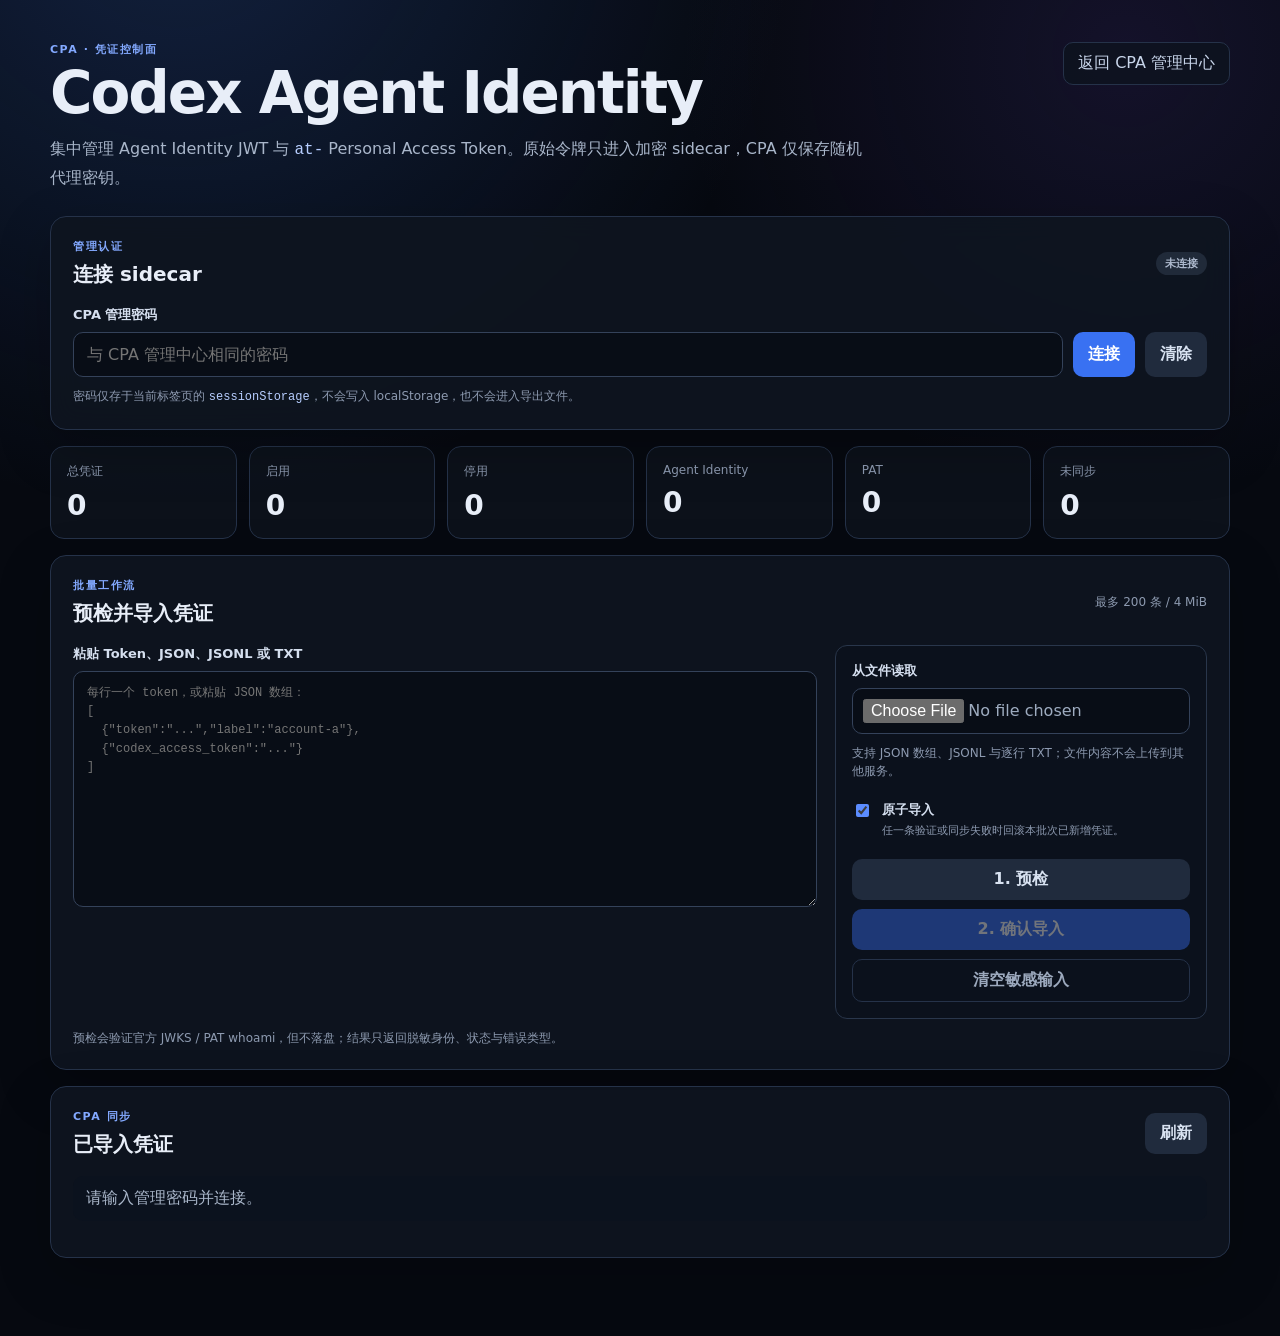
==== internal/server/ui/index.html @ a28415e8 "feat: add CPA Codex Agent Identity plugin" ====
<!doctype html>
<html lang="zh-CN">
<head>
  <meta charset="utf-8">
  <meta name="viewport" content="width=device-width, initial-scale=1">
  <title>Codex Agent Identity</title>
  <link rel="icon" href="data:,">
  <link rel="stylesheet" href="./style.css">
</head>
<body>
  <main class="shell">
    <header class="hero">
      <div>
        <p class="eyebrow">CPA · 凭证控制面</p>
        <h1>Codex Agent Identity</h1>
        <p class="lead">集中管理 Agent Identity JWT 与 <code>at-</code> Personal Access Token。原始令牌只进入加密 sidecar，CPA 仅保存随机代理密钥。</p>
      </div>
      <a class="back-link" href="/management.html">返回 CPA 管理中心</a>
    </header>

    <section class="card connection-card">
      <div class="section-title">
        <div>
          <p class="section-kicker">管理认证</p>
          <h2>连接 sidecar</h2>
        </div>
        <span id="connection-pill" class="pill neutral">未连接</span>
      </div>
      <label for="management-key">CPA 管理密码</label>
      <form id="connection-form" class="row connection-row">
        <input type="text" name="username" autocomplete="username" value="cpa-management" hidden>
        <input id="management-key" type="password" autocomplete="current-password" placeholder="与 CPA 管理中心相同的密码">
        <button id="connect" type="submit">连接</button>
        <button id="forget" type="button" class="secondary">清除</button>
      </form>
      <p class="hint">密码仅存于当前标签页的 <code>sessionStorage</code>，不会写入 localStorage，也不会进入导出文件。</p>
    </section>

    <section class="summary-grid" aria-label="凭证摘要">
      <article class="summary-card"><span>总凭证</span><strong id="summary-total">0</strong></article>
      <article class="summary-card"><span>启用</span><strong id="summary-active">0</strong></article>
      <article class="summary-card"><span>停用</span><strong id="summary-disabled">0</strong></article>
      <article class="summary-card"><span>Agent Identity</span><strong id="summary-agent">0</strong></article>
      <article class="summary-card"><span>PAT</span><strong id="summary-pat">0</strong></article>
      <article class="summary-card"><span>未同步</span><strong id="summary-unsynced">0</strong></article>
    </section>

    <section class="card import-card">
      <div class="section-title">
        <div>
          <p class="section-kicker">批量工作流</p>
          <h2>预检并导入凭证</h2>
        </div>
        <span class="limit-note">最多 200 条 / 4 MiB</span>
      </div>
      <div class="import-layout">
        <div>
          <label for="batch-input">粘贴 Token、JSON、JSONL 或 TXT</label>
          <textarea id="batch-input" rows="10" spellcheck="false" autocomplete="off" placeholder="每行一个 token，或粘贴 JSON 数组：&#10;[&#10;  {&quot;token&quot;:&quot;...&quot;,&quot;label&quot;:&quot;account-a&quot;},&#10;  {&quot;codex_access_token&quot;:&quot;...&quot;}&#10;]"></textarea>
        </div>
        <div class="file-panel">
          <label for="batch-file">从文件读取</label>
          <input id="batch-file" type="file" accept=".txt,.json,.jsonl,text/plain,application/json">
          <p id="file-meta" class="hint">支持 JSON 数组、JSONL 与逐行 TXT；文件内容不会上传到其他服务。</p>
          <label class="check-row" for="atomic-mode">
            <input id="atomic-mode" type="checkbox" checked>
            <span><strong>原子导入</strong><small>任一条验证或同步失败时回滚本批次已新增凭证。</small></span>
          </label>
          <div class="stack-actions">
            <button id="preview-batch" type="button" class="secondary">1. 预检</button>
            <button id="import-batch" type="button" disabled>2. 确认导入</button>
            <button id="clear-batch" type="button" class="ghost">清空敏感输入</button>
          </div>
        </div>
      </div>
      <p class="hint">预检会验证官方 JWKS / PAT whoami，但不落盘；结果只返回脱敏身份、状态与错误类型。</p>
    </section>

    <section id="result-card" class="card hidden">
      <div class="section-title">
        <div>
          <p class="section-kicker">脱敏报告</p>
          <h2>批量处理结果</h2>
        </div>
        <div class="compact-actions">
          <button id="export-json" type="button" class="secondary">导出 JSON</button>
          <button id="export-csv" type="button" class="secondary">导出 CSV</button>
        </div>
      </div>
      <div id="result-summary" class="result-summary"></div>
      <div class="table-wrap">
        <table>
          <thead><tr><th>#</th><th>标签 / ID</th><th>类型</th><th>账号</th><th>状态</th><th>说明</th></tr></thead>
          <tbody id="result-body"></tbody>
        </table>
      </div>
    </section>

    <section class="card">
      <div class="section-title">
        <div>
          <p class="section-kicker">CPA 同步</p>
          <h2>已导入凭证</h2>
        </div>
        <button id="refresh" type="button" class="secondary">刷新</button>
      </div>
      <div id="status" class="status" role="status" aria-live="polite">请输入管理密码并连接。</div>
      <div id="identities" class="identities"></div>
    </section>
  </main>
  <script src="./app.js" defer></script>
</body>
</html>
---- internal/server/ui/style.css ----
:root {
  color-scheme: dark;
  font-family: Inter, ui-sans-serif, system-ui, -apple-system, BlinkMacSystemFont, "Segoe UI", sans-serif;
  background: #060910;
  color: #e8eef8;
  --surface: rgba(15, 21, 32, .92);
  --surface-2: #101826;
  --border: #253249;
  --muted: #8d9ab0;
  --blue: #5b8cff;
  --blue-strong: #3971f2;
  --green: #72dfa0;
  --amber: #f6c866;
  --red: #ff8e9c;
}

* { box-sizing: border-box; }

body {
  margin: 0;
  min-height: 100vh;
  background:
    radial-gradient(circle at 14% -8%, rgba(48, 95, 184, .28), transparent 34%),
    radial-gradient(circle at 88% 4%, rgba(76, 54, 147, .20), transparent 26%),
    #060910;
}

button, input, textarea { font: inherit; }

.shell {
  width: min(1180px, calc(100% - 32px));
  margin: 0 auto;
  padding: 42px 0 64px;
}

.hero {
  display: flex;
  align-items: flex-start;
  justify-content: space-between;
  gap: 24px;
  margin-bottom: 24px;
}

.eyebrow, .section-kicker {
  margin: 0 0 7px;
  color: #83a9ff;
  text-transform: uppercase;
  letter-spacing: .14em;
  font-size: 11px;
  font-weight: 800;
}

h1 {
  margin: 0 0 12px;
  font-size: clamp(34px, 5vw, 58px);
  line-height: 1.02;
  letter-spacing: -.035em;
}

h2 { margin: 0; font-size: 20px; }

.lead {
  max-width: 820px;
  margin: 0;
  color: #a9b6ca;
  line-height: 1.75;
}

code {
  color: #b7ceff;
  font-family: ui-monospace, SFMono-Regular, Menlo, Consolas, monospace;
}

.back-link {
  flex: 0 0 auto;
  border: 1px solid var(--border);
  border-radius: 10px;
  color: #c8d5ea;
  text-decoration: none;
  padding: 10px 14px;
  background: rgba(13, 19, 29, .76);
}

html[data-embed=cpamc] .back-link { display: none; }

.card {
  margin: 16px 0;
  padding: 22px;
  border: 1px solid var(--border);
  border-radius: 16px;
  background: var(--surface);
  box-shadow: 0 18px 54px rgba(0, 0, 0, .22);
  backdrop-filter: blur(14px);
}

.section-title {
  display: flex;
  align-items: center;
  justify-content: space-between;
  gap: 16px;
  margin-bottom: 18px;
}

label {
  display: block;
  margin-bottom: 8px;
  color: #d5dfef;
  font-size: 13px;
  font-weight: 700;
}

input[type="password"], input[type="file"], textarea {
  width: 100%;
  border: 1px solid #34425a;
  border-radius: 10px;
  background: #080d16;
  color: #f1f5fb;
  outline: none;
}

input[type="password"], textarea { padding: 12px 13px; }
input[type="file"] { padding: 10px; color: #9eacc0; }

input:focus, textarea:focus {
  border-color: var(--blue);
  box-shadow: 0 0 0 3px rgba(91, 140, 255, .15);
}

textarea {
  min-height: 236px;
  resize: vertical;
  font: 12px/1.55 ui-monospace, SFMono-Regular, Menlo, Consolas, monospace;
}

.row { display: grid; gap: 10px; }
.connection-row { grid-template-columns: 1fr auto auto; }

button {
  border: 0;
  border-radius: 10px;
  padding: 10px 15px;
  background: var(--blue-strong);
  color: white;
  font-weight: 750;
  cursor: pointer;
  transition: transform .15s ease, background .15s ease, opacity .15s ease;
}

button:hover:not(:disabled) { transform: translateY(-1px); background: var(--blue); }
button:disabled { opacity: .42; cursor: not-allowed; }
button.secondary { background: #202b3d; color: #d8e2f1; }
button.secondary:hover:not(:disabled) { background: #2b3950; }
button.ghost { background: transparent; color: #9ca9bd; border: 1px solid var(--border); }
button.danger { background: #71313a; }
button.danger:hover:not(:disabled) { background: #91404c; }

.hint, .limit-note {
  color: var(--muted);
  font-size: 12px;
  line-height: 1.55;
}

.hint { margin: 10px 0 0; }
.limit-note { white-space: nowrap; }

.pill, .badge, .result-status {
  display: inline-flex;
  align-items: center;
  border-radius: 999px;
  padding: 4px 9px;
  font-size: 11px;
  font-weight: 800;
}

.pill.neutral, .badge.neutral { background: #202a39; color: #aebace; }
.pill.ok, .badge.ok, .result-status.imported, .result-status.ready { background: #143622; color: var(--green); }
.pill.error, .badge.error, .result-status.invalid, .result-status.failed, .result-status.rollback_failed { background: #402028; color: var(--red); }
.badge.warn, .result-status.duplicate, .result-status.upstream_unavailable, .result-status.aborted, .result-status.rolled_back { background: #40351d; color: var(--amber); }

.summary-grid {
  display: grid;
  grid-template-columns: repeat(6, minmax(0, 1fr));
  gap: 12px;
  margin: 16px 0;
}

.summary-card {
  min-height: 92px;
  padding: 16px;
  border: 1px solid var(--border);
  border-radius: 14px;
  background: rgba(13, 19, 29, .86);
}

.summary-card span { display: block; color: var(--muted); font-size: 12px; }
.summary-card strong { display: block; margin-top: 9px; font-size: 28px; letter-spacing: -.03em; }

.import-layout {
  display: grid;
  grid-template-columns: minmax(0, 1.6fr) minmax(280px, .8fr);
  gap: 18px;
}

.file-panel {
  padding: 16px;
  border: 1px solid #29364b;
  border-radius: 12px;
  background: #0b111c;
}

.check-row {
  display: flex;
  align-items: flex-start;
  gap: 10px;
  margin: 20px 0;
  cursor: pointer;
}

.check-row input { margin-top: 3px; accent-color: var(--blue); }
.check-row span { display: grid; gap: 4px; }
.check-row small { color: var(--muted); font-weight: 500; line-height: 1.45; }

.stack-actions { display: grid; gap: 9px; }
.compact-actions { display: flex; flex-wrap: wrap; gap: 8px; }

.status {
  margin: 4px 0 14px;
  padding: 12px 13px;
  border-radius: 10px;
  background: #0b121e;
  color: #aab7ca;
}

.status.ok { color: var(--green); background: #10251a; }
.status.error { color: var(--red); background: #2b151a; }

.identities { display: grid; gap: 11px; }

.identity {
  display: grid;
  grid-template-columns: minmax(0, 1fr) auto;
  gap: 16px;
  align-items: center;
  padding: 15px;
  border: 1px solid #29364b;
  border-radius: 12px;
  background: #0b111b;
}

.identity-title { display: flex; align-items: center; flex-wrap: wrap; gap: 8px; }
.identity-title strong { font: 700 13px ui-monospace, SFMono-Regular, Menlo, Consolas, monospace; }
.identity-meta { display: flex; flex-wrap: wrap; gap: 7px 14px; margin-top: 8px; color: var(--muted); font-size: 12px; }
.identity-actions { display: flex; flex-wrap: wrap; justify-content: flex-end; gap: 8px; }
.identity-actions button { padding: 8px 11px; font-size: 12px; }

.result-summary { display: flex; flex-wrap: wrap; gap: 8px; margin-bottom: 14px; }
.result-summary span { border: 1px solid var(--border); border-radius: 999px; padding: 6px 10px; background: #0d1420; color: #b6c2d4; font-size: 12px; }

.table-wrap { overflow-x: auto; border: 1px solid var(--border); border-radius: 12px; }
table { width: 100%; border-collapse: collapse; min-width: 820px; background: #0a1019; }
th, td { padding: 11px 12px; border-bottom: 1px solid #202c3e; text-align: left; vertical-align: top; font-size: 12px; }
th { color: #9caabd; background: #101826; font-weight: 800; }
tbody tr:last-child td { border-bottom: 0; }
.result-id { display: grid; gap: 3px; }
.result-id code { font-size: 11px; }

.empty {
  padding: 28px 16px;
  border: 1px dashed #2d3a4e;
  border-radius: 12px;
  color: var(--muted);
  text-align: center;
}

.hidden { display: none; }

@media (max-width: 960px) {
  .summary-grid { grid-template-columns: repeat(3, minmax(0, 1fr)); }
  .import-layout { grid-template-columns: 1fr; }
}

@media (max-width: 680px) {
  .shell { width: min(100% - 20px, 1180px); padding-top: 24px; }
  .hero { display: grid; }
  .back-link { justify-self: start; }
  .connection-row { grid-template-columns: 1fr 1fr; }
  .connection-row input { grid-column: 1 / -1; }
  .summary-grid { grid-template-columns: repeat(2, minmax(0, 1fr)); }
  .identity { grid-template-columns: 1fr; }
  .identity-actions { justify-content: flex-start; }
  .section-title { align-items: flex-start; }
}
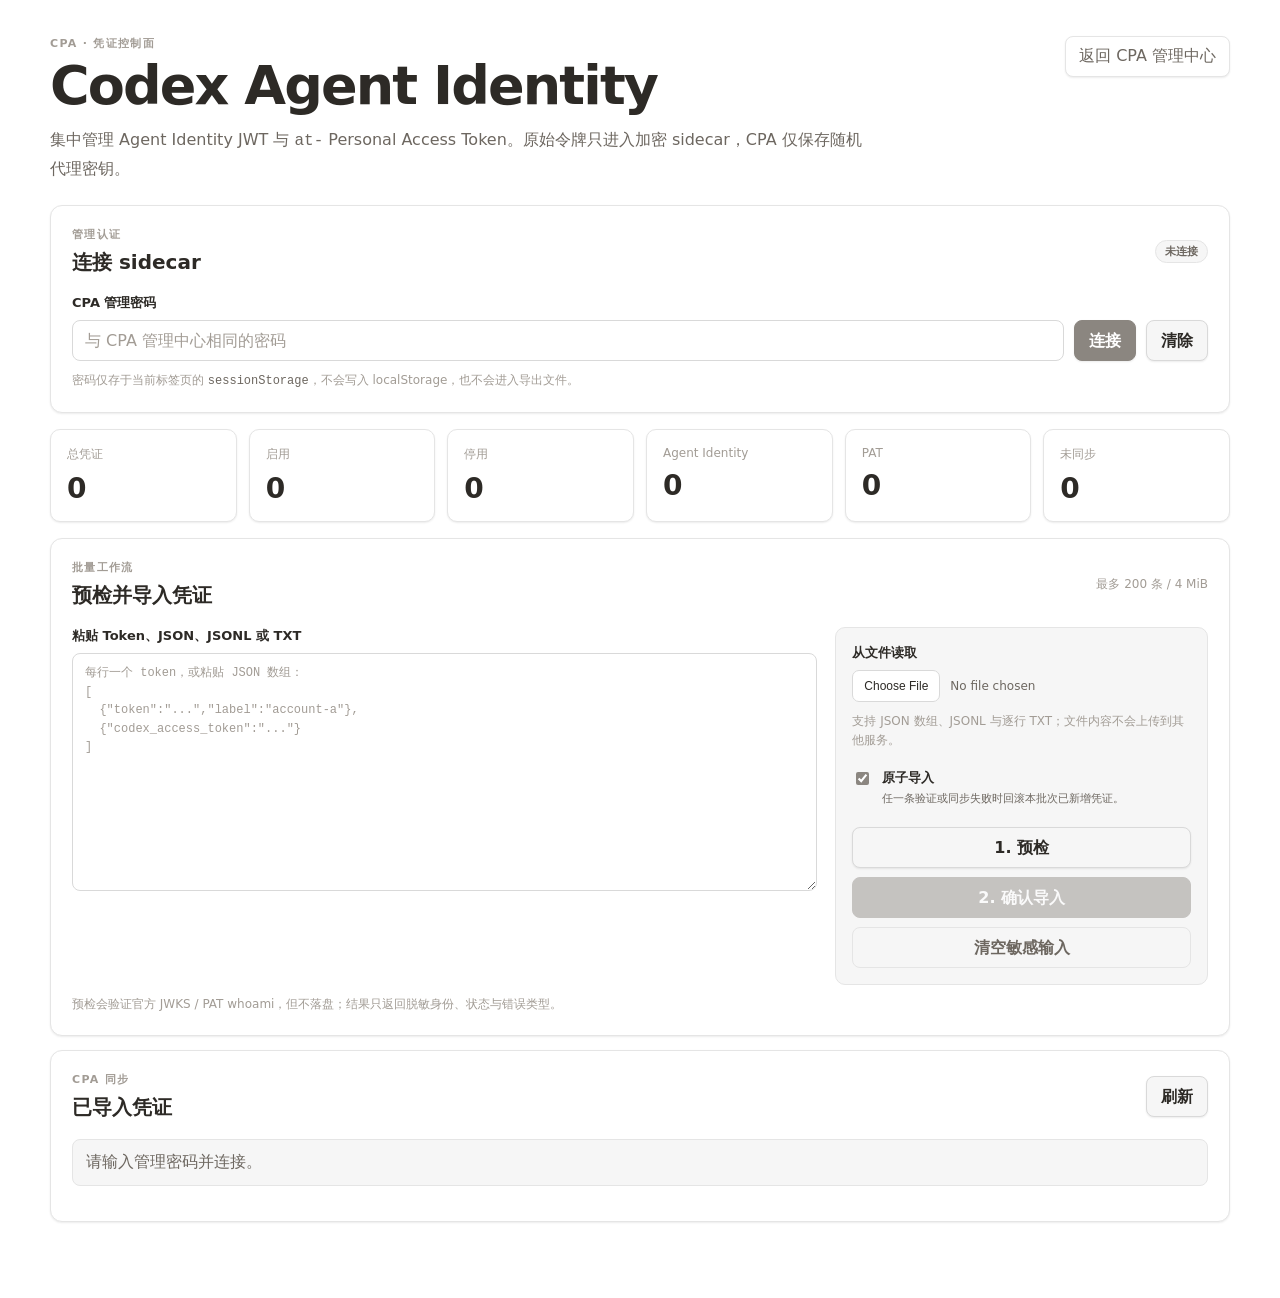
==== commit 83611910: "feat: align Agent Identity with CPA themes" ====
--- a/internal/server/ui/index.html
+++ b/internal/server/ui/index.html
@@ -5,6 +5,7 @@
   <meta name="viewport" content="width=device-width, initial-scale=1">
   <title>Codex Agent Identity</title>
   <link rel="icon" href="data:,">
+  <script src="./theme.js"></script>
   <link rel="stylesheet" href="./style.css">
 </head>
 <body>
--- a/internal/server/ui/style.css
+++ b/internal/server/ui/style.css
@@ -1,28 +1,125 @@
 :root {
+  color-scheme: light;
+  font-family: Inter, ui-sans-serif, system-ui, -apple-system, BlinkMacSystemFont, "Segoe UI", sans-serif;
+  background: #fff;
+  color: #2d2a26;
+  --bg-secondary: #fff;
+  --bg-primary: #fff;
+  --bg-tertiary: #f6f6f6;
+  --bg-hover: var(--bg-tertiary);
+  --bg-quinary: #fff;
+  --floating-surface: #fff;
+  --floating-shadow: 0 12px 26px #0000001f;
+  --text-primary: #2d2a26;
+  --text-secondary: #6d6760;
+  --text-tertiary: #a29c95;
+  --text-quaternary: #c0bab3;
+  --text-muted: var(--text-tertiary);
+  --border-color: #e5e5e5;
+  --border-secondary: var(--border-color);
+  --border-primary: #d9d9d9;
+  --border-hover: #ccc;
+  --primary-color: #8b8680;
+  --primary-hover: #7f7a74;
+  --primary-active: #726d67;
+  --primary-contrast: #fff;
+  --success-color: #10b981;
+  --quota-medium-color: #e0aa14;
+  --warning-color: #c65746;
+  --error-color: #c65746;
+  --danger-color: var(--error-color);
+  --info-color: var(--primary-color);
+  --warning-bg: #c657461f;
+  --warning-border: #c6574659;
+  --warning-text: var(--warning-color);
+  --success-badge-bg: #d1fae5;
+  --success-badge-text: #065f46;
+  --success-badge-border: #6ee7b7;
+  --failure-badge-bg: #c6574624;
+  --failure-badge-text: #8a3a30;
+  --failure-badge-border: #c6574659;
+  --count-badge-bg: #8b86802e;
+  --count-badge-text: var(--primary-active);
+  --shadow: 0 1px 2px 0 #00000014;
+  --shadow-lg: 0 10px 18px -3px #0000001a;
+  --primary-8: color-mix(in srgb, var(--primary-color) 8%, transparent);
+  --primary-10: color-mix(in srgb, var(--primary-color) 10%, transparent);
+  --primary-30: color-mix(in srgb, var(--primary-color) 30%, transparent);
+  --amber-color: #d97706;
+  --amber-text: #92400e;
+  --amber-10: color-mix(in srgb, var(--amber-color) 10%, transparent);
+  --amber-30: color-mix(in srgb, var(--amber-color) 30%, transparent);
+  --destructive-color: var(--error-color);
+  --destructive-10: color-mix(in srgb, var(--destructive-color) 10%, transparent);
+  --destructive-30: color-mix(in srgb, var(--destructive-color) 30%, transparent);
+  --muted-bg: var(--bg-tertiary);
+  --muted-foreground: var(--text-secondary);
+  --accent-bg: var(--bg-tertiary);
+}
+
+:root[data-theme="dark"] {
   color-scheme: dark;
-  font-family: Inter, ui-sans-serif, system-ui, -apple-system, BlinkMacSystemFont, "Segoe UI", sans-serif;
-  background: #060910;
-  color: #e8eef8;
-  --surface: rgba(15, 21, 32, .92);
-  --surface-2: #101826;
-  --border: #253249;
-  --muted: #8d9ab0;
-  --blue: #5b8cff;
-  --blue-strong: #3971f2;
-  --green: #72dfa0;
-  --amber: #f6c866;
-  --red: #ff8e9c;
+  background: #1d1b18;
+  color: #f6f4f1;
+  --bg-secondary: #151412;
+  --bg-primary: #1d1b18;
+  --bg-tertiary: #262320;
+  --bg-hover: #2e2a26;
+  --bg-quinary: #191714;
+  --floating-surface: #2a2723;
+  --floating-shadow: 0 14px 30px #0006;
+  --text-primary: #f6f4f1;
+  --text-secondary: #c9c3bb;
+  --text-tertiary: #9c958d;
+  --text-quaternary: #6f6962;
+  --text-muted: var(--text-tertiary);
+  --border-color: #3a3530;
+  --border-secondary: var(--border-color);
+  --border-primary: #4a453f;
+  --border-hover: #5a544d;
+  --primary-color: #8b8680;
+  --primary-hover: #9a948e;
+  --primary-active: #a6a099;
+  --primary-contrast: #fff;
+  --success-color: #10b981;
+  --quota-medium-color: #ffd862;
+  --warning-color: #c65746;
+  --error-color: #c65746;
+  --danger-color: var(--error-color);
+  --info-color: var(--primary-color);
+  --warning-bg: #c6574638;
+  --warning-border: #c6574673;
+  --warning-text: #f1b0a6;
+  --success-badge-bg: #064e3b4d;
+  --success-badge-text: #6ee7b7;
+  --success-badge-border: #059669;
+  --failure-badge-bg: #c657463d;
+  --failure-badge-text: #f1b0a6;
+  --failure-badge-border: #c6574680;
+  --count-badge-bg: #8b868047;
+  --count-badge-text: var(--primary-active);
+  --shadow: 0 1px 3px 0 #0000004d;
+  --shadow-lg: 0 10px 15px -3px #0000004d;
+  --amber-color: #f59e0b;
+  --amber-text: #fcd34d;
+  --amber-10: color-mix(in srgb, var(--amber-color) 14%, transparent);
+  --amber-30: color-mix(in srgb, var(--amber-color) 38%, transparent);
+  --destructive-10: color-mix(in srgb, var(--destructive-color) 14%, transparent);
+  --destructive-30: color-mix(in srgb, var(--destructive-color) 38%, transparent);
 }
 
 * { box-sizing: border-box; }
 
+html, body {
+  margin: 0;
+  min-height: 100%;
+  background: var(--bg-primary);
+  color: var(--text-primary);
+}
+
 body {
-  margin: 0;
   min-height: 100vh;
-  background:
-    radial-gradient(circle at 14% -8%, rgba(48, 95, 184, .28), transparent 34%),
-    radial-gradient(circle at 88% 4%, rgba(76, 54, 147, .20), transparent 26%),
-    #060910;
+  transition: background-color .18s ease, color .18s ease;
 }
 
 button, input, textarea { font: inherit; }
@@ -30,7 +127,12 @@
 .shell {
   width: min(1180px, calc(100% - 32px));
   margin: 0 auto;
-  padding: 42px 0 64px;
+  padding: 36px 0 64px;
+}
+
+html[data-embed="cpamc"] .shell {
+  width: min(1180px, calc(100% - 28px));
+  padding-top: 24px;
 }
 
 .hero {
@@ -38,59 +140,62 @@
   align-items: flex-start;
   justify-content: space-between;
   gap: 24px;
-  margin-bottom: 24px;
+  margin-bottom: 22px;
 }
 
 .eyebrow, .section-kicker {
   margin: 0 0 7px;
-  color: #83a9ff;
+  color: var(--text-tertiary);
   text-transform: uppercase;
-  letter-spacing: .14em;
+  letter-spacing: .12em;
   font-size: 11px;
   font-weight: 800;
 }
 
 h1 {
   margin: 0 0 12px;
-  font-size: clamp(34px, 5vw, 58px);
-  line-height: 1.02;
+  color: var(--text-primary);
+  font-size: clamp(32px, 5vw, 54px);
+  line-height: 1.04;
   letter-spacing: -.035em;
 }
 
-h2 { margin: 0; font-size: 20px; }
+h2 { margin: 0; color: var(--text-primary); font-size: 20px; }
 
 .lead {
   max-width: 820px;
   margin: 0;
-  color: #a9b6ca;
+  color: var(--text-secondary);
   line-height: 1.75;
 }
 
 code {
-  color: #b7ceff;
+  color: var(--text-secondary);
   font-family: ui-monospace, SFMono-Regular, Menlo, Consolas, monospace;
 }
 
 .back-link {
   flex: 0 0 auto;
-  border: 1px solid var(--border);
-  border-radius: 10px;
-  color: #c8d5ea;
+  border: 1px solid var(--border-color);
+  border-radius: 8px;
+  color: var(--text-secondary);
   text-decoration: none;
-  padding: 10px 14px;
-  background: rgba(13, 19, 29, .76);
-}
-
-html[data-embed=cpamc] .back-link { display: none; }
+  padding: 9px 13px;
+  background: var(--bg-secondary);
+  box-shadow: var(--shadow);
+}
+
+.back-link:hover { border-color: var(--border-hover); background: var(--bg-hover); color: var(--text-primary); }
+html[data-embed="cpamc"] .back-link { display: none; }
 
 .card {
-  margin: 16px 0;
-  padding: 22px;
-  border: 1px solid var(--border);
-  border-radius: 16px;
-  background: var(--surface);
-  box-shadow: 0 18px 54px rgba(0, 0, 0, .22);
-  backdrop-filter: blur(14px);
+  margin: 14px 0;
+  padding: 21px;
+  border: 1px solid var(--border-color);
+  border-radius: 12px;
+  background: var(--bg-secondary);
+  box-shadow: var(--shadow);
+  transition: background-color .18s ease, border-color .18s ease, box-shadow .18s ease;
 }
 
 .section-title {
@@ -104,58 +209,129 @@
 label {
   display: block;
   margin-bottom: 8px;
-  color: #d5dfef;
+  color: var(--text-primary);
   font-size: 13px;
   font-weight: 700;
 }
 
-input[type="password"], input[type="file"], textarea {
+.row { display: grid; gap: 10px; }
+
+.connection-row {
+  grid-template-columns: minmax(220px, 1fr) auto auto;
+  align-items: stretch;
+}
+
+input:not([type="checkbox"]):not([type="file"]), textarea {
   width: 100%;
-  border: 1px solid #34425a;
-  border-radius: 10px;
-  background: #080d16;
-  color: #f1f5fb;
-  outline: none;
-}
-
-input[type="password"], textarea { padding: 12px 13px; }
-input[type="file"] { padding: 10px; color: #9eacc0; }
-
-input:focus, textarea:focus {
-  border-color: var(--blue);
-  box-shadow: 0 0 0 3px rgba(91, 140, 255, .15);
+  border: 1px solid var(--border-primary);
+  border-radius: 8px;
+  outline: 0;
+  background: var(--bg-primary);
+  color: var(--text-primary);
+  padding: 10px 12px;
+  transition: border-color .15s ease, box-shadow .15s ease, background-color .18s ease, color .18s ease;
 }
 
 textarea {
-  min-height: 236px;
+  min-height: 238px;
   resize: vertical;
-  font: 12px/1.55 ui-monospace, SFMono-Regular, Menlo, Consolas, monospace;
-}
-
-.row { display: grid; gap: 10px; }
-.connection-row { grid-template-columns: 1fr auto auto; }
+  line-height: 1.55;
+  font-family: ui-monospace, SFMono-Regular, Menlo, Consolas, monospace;
+  font-size: 12px;
+}
+
+input::placeholder, textarea::placeholder { color: var(--text-tertiary); }
+
+input:not([type="checkbox"]):not([type="file"]):focus, textarea:focus {
+  border-color: var(--primary-color);
+  box-shadow: 0 0 0 3px var(--primary-10);
+}
+
+input[type="file"] {
+  width: 100%;
+  color: var(--text-secondary);
+  font-size: 12px;
+}
+
+input[type="file"]::file-selector-button {
+  margin-right: 10px;
+  border: 1px solid var(--border-primary);
+  border-radius: 7px;
+  background: var(--bg-secondary);
+  color: var(--text-primary);
+  cursor: pointer;
+  padding: 8px 11px;
+}
 
 button {
-  border: 0;
-  border-radius: 10px;
-  padding: 10px 15px;
-  background: var(--blue-strong);
-  color: white;
-  font-weight: 750;
+  border: 1px solid var(--primary-color);
+  border-radius: 8px;
+  background: var(--primary-color);
+  color: var(--primary-contrast);
   cursor: pointer;
-  transition: transform .15s ease, background .15s ease, opacity .15s ease;
-}
-
-button:hover:not(:disabled) { transform: translateY(-1px); background: var(--blue); }
-button:disabled { opacity: .42; cursor: not-allowed; }
-button.secondary { background: #202b3d; color: #d8e2f1; }
-button.secondary:hover:not(:disabled) { background: #2b3950; }
-button.ghost { background: transparent; color: #9ca9bd; border: 1px solid var(--border); }
-button.danger { background: #71313a; }
-button.danger:hover:not(:disabled) { background: #91404c; }
+  padding: 10px 14px;
+  font-weight: 700;
+  line-height: 1.2;
+  box-shadow: var(--shadow);
+  transition: border-color .15s ease, background-color .15s ease, color .15s ease, opacity .15s ease, box-shadow .15s ease;
+}
+
+button:hover:not(:disabled) {
+  border-color: var(--primary-hover);
+  background: var(--primary-hover);
+}
+
+button:active:not(:disabled) {
+  border-color: var(--primary-active);
+  background: var(--primary-active);
+}
+
+button:focus-visible, .back-link:focus-visible, input[type="file"]::file-selector-button:focus-visible {
+  outline: 2px solid var(--primary-color);
+  outline-offset: 2px;
+}
+
+button:disabled { opacity: .45; cursor: not-allowed; box-shadow: none; }
+
+button.secondary {
+  border-color: var(--border-primary);
+  background: var(--bg-tertiary);
+  color: var(--text-primary);
+}
+
+button.secondary:hover:not(:disabled) {
+  border-color: var(--border-hover);
+  background: var(--bg-hover);
+}
+
+button.secondary:active:not(:disabled) { background: var(--bg-primary); }
+
+button.ghost {
+  border-color: var(--border-color);
+  background: transparent;
+  color: var(--text-secondary);
+  box-shadow: none;
+}
+
+button.ghost:hover:not(:disabled) {
+  border-color: var(--border-hover);
+  background: var(--bg-hover);
+  color: var(--text-primary);
+}
+
+button.danger {
+  border-color: var(--error-color);
+  background: var(--error-color);
+  color: #fff;
+}
+
+button.danger:hover:not(:disabled) {
+  border-color: var(--warning-color);
+  background: var(--warning-color);
+}
 
 .hint, .limit-note {
-  color: var(--muted);
+  color: var(--text-tertiary);
   font-size: 12px;
   line-height: 1.55;
 }
@@ -166,16 +342,37 @@
 .pill, .badge, .result-status {
   display: inline-flex;
   align-items: center;
+  border: 1px solid transparent;
   border-radius: 999px;
   padding: 4px 9px;
   font-size: 11px;
   font-weight: 800;
-}
-
-.pill.neutral, .badge.neutral { background: #202a39; color: #aebace; }
-.pill.ok, .badge.ok, .result-status.imported, .result-status.ready { background: #143622; color: var(--green); }
-.pill.error, .badge.error, .result-status.invalid, .result-status.failed, .result-status.rollback_failed { background: #402028; color: var(--red); }
-.badge.warn, .result-status.duplicate, .result-status.upstream_unavailable, .result-status.aborted, .result-status.rolled_back { background: #40351d; color: var(--amber); }
+  line-height: 1.2;
+}
+
+.pill.neutral, .badge.neutral {
+  border-color: var(--border-color);
+  background: var(--bg-tertiary);
+  color: var(--text-secondary);
+}
+
+.pill.ok, .badge.ok, .result-status.imported, .result-status.ready {
+  border-color: var(--success-badge-border);
+  background: var(--success-badge-bg);
+  color: var(--success-badge-text);
+}
+
+.pill.error, .badge.error, .result-status.invalid, .result-status.failed, .result-status.rollback_failed {
+  border-color: var(--failure-badge-border);
+  background: var(--failure-badge-bg);
+  color: var(--failure-badge-text);
+}
+
+.badge.warn, .result-status.duplicate, .result-status.upstream_unavailable, .result-status.aborted, .result-status.rolled_back {
+  border-color: var(--amber-30);
+  background: var(--amber-10);
+  color: var(--amber-text);
+}
 
 .summary-grid {
   display: grid;
@@ -187,13 +384,15 @@
 .summary-card {
   min-height: 92px;
   padding: 16px;
-  border: 1px solid var(--border);
-  border-radius: 14px;
-  background: rgba(13, 19, 29, .86);
-}
-
-.summary-card span { display: block; color: var(--muted); font-size: 12px; }
-.summary-card strong { display: block; margin-top: 9px; font-size: 28px; letter-spacing: -.03em; }
+  border: 1px solid var(--border-color);
+  border-radius: 10px;
+  background: var(--bg-secondary);
+  box-shadow: var(--shadow);
+  transition: background-color .18s ease, border-color .18s ease;
+}
+
+.summary-card span { display: block; color: var(--text-tertiary); font-size: 12px; }
+.summary-card strong { display: block; margin-top: 9px; color: var(--text-primary); font-size: 28px; letter-spacing: -.03em; }
 
 .import-layout {
   display: grid;
@@ -203,9 +402,9 @@
 
 .file-panel {
   padding: 16px;
-  border: 1px solid #29364b;
-  border-radius: 12px;
-  background: #0b111c;
+  border: 1px solid var(--border-color);
+  border-radius: 10px;
+  background: var(--bg-tertiary);
 }
 
 .check-row {
@@ -216,9 +415,10 @@
   cursor: pointer;
 }
 
-.check-row input { margin-top: 3px; accent-color: var(--blue); }
+.check-row input { margin-top: 3px; accent-color: var(--primary-color); }
 .check-row span { display: grid; gap: 4px; }
-.check-row small { color: var(--muted); font-weight: 500; line-height: 1.45; }
+.check-row strong { color: var(--text-primary); }
+.check-row small { color: var(--text-secondary); font-weight: 500; line-height: 1.45; }
 
 .stack-actions { display: grid; gap: 9px; }
 .compact-actions { display: flex; flex-wrap: wrap; gap: 8px; }
@@ -226,13 +426,23 @@
 .status {
   margin: 4px 0 14px;
   padding: 12px 13px;
-  border-radius: 10px;
-  background: #0b121e;
-  color: #aab7ca;
-}
-
-.status.ok { color: var(--green); background: #10251a; }
-.status.error { color: var(--red); background: #2b151a; }
+  border: 1px solid var(--border-color);
+  border-radius: 8px;
+  background: var(--bg-tertiary);
+  color: var(--text-secondary);
+}
+
+.status.ok {
+  border-color: var(--success-badge-border);
+  background: var(--success-badge-bg);
+  color: var(--success-badge-text);
+}
+
+.status.error {
+  border-color: var(--failure-badge-border);
+  background: var(--failure-badge-bg);
+  color: var(--failure-badge-text);
+}
 
 .identities { display: grid; gap: 11px; }
 
@@ -242,33 +452,61 @@
   gap: 16px;
   align-items: center;
   padding: 15px;
-  border: 1px solid #29364b;
-  border-radius: 12px;
-  background: #0b111b;
-}
-
+  border: 1px solid var(--border-color);
+  border-radius: 10px;
+  background: var(--bg-primary);
+  transition: background-color .18s ease, border-color .18s ease;
+}
+
+.identity:hover { border-color: var(--border-hover); }
 .identity-title { display: flex; align-items: center; flex-wrap: wrap; gap: 8px; }
-.identity-title strong { font: 700 13px ui-monospace, SFMono-Regular, Menlo, Consolas, monospace; }
-.identity-meta { display: flex; flex-wrap: wrap; gap: 7px 14px; margin-top: 8px; color: var(--muted); font-size: 12px; }
+.identity-title strong { color: var(--text-primary); font: 700 13px ui-monospace, SFMono-Regular, Menlo, Consolas, monospace; }
+.identity-meta { display: flex; flex-wrap: wrap; gap: 7px 14px; margin-top: 8px; color: var(--text-tertiary); font-size: 12px; }
 .identity-actions { display: flex; flex-wrap: wrap; justify-content: flex-end; gap: 8px; }
 .identity-actions button { padding: 8px 11px; font-size: 12px; }
 
 .result-summary { display: flex; flex-wrap: wrap; gap: 8px; margin-bottom: 14px; }
-.result-summary span { border: 1px solid var(--border); border-radius: 999px; padding: 6px 10px; background: #0d1420; color: #b6c2d4; font-size: 12px; }
-
-.table-wrap { overflow-x: auto; border: 1px solid var(--border); border-radius: 12px; }
-table { width: 100%; border-collapse: collapse; min-width: 820px; background: #0a1019; }
-th, td { padding: 11px 12px; border-bottom: 1px solid #202c3e; text-align: left; vertical-align: top; font-size: 12px; }
-th { color: #9caabd; background: #101826; font-weight: 800; }
+
+.result-summary span {
+  border: 1px solid var(--border-color);
+  border-radius: 999px;
+  padding: 6px 10px;
+  background: var(--bg-tertiary);
+  color: var(--text-secondary);
+  font-size: 12px;
+}
+
+.table-wrap {
+  overflow-x: auto;
+  border: 1px solid var(--border-color);
+  border-radius: 10px;
+  background: var(--bg-primary);
+}
+
+table { width: 100%; min-width: 820px; border-collapse: collapse; background: var(--bg-primary); }
+
+th, td {
+  padding: 11px 12px;
+  border-bottom: 1px solid var(--border-color);
+  color: var(--text-secondary);
+  text-align: left;
+  vertical-align: top;
+  font-size: 12px;
+}
+
+th { background: var(--bg-tertiary); color: var(--text-primary); font-weight: 800; }
+tbody tr:hover td { background: var(--bg-hover); }
 tbody tr:last-child td { border-bottom: 0; }
 .result-id { display: grid; gap: 3px; }
-.result-id code { font-size: 11px; }
+.result-id strong { color: var(--text-primary); }
+.result-id code { color: var(--text-tertiary); font-size: 11px; }
 
 .empty {
   padding: 28px 16px;
-  border: 1px dashed #2d3a4e;
-  border-radius: 12px;
-  color: var(--muted);
+  border: 1px dashed var(--border-primary);
+  border-radius: 10px;
+  background: var(--bg-tertiary);
+  color: var(--text-tertiary);
   text-align: center;
 }
 
@@ -290,3 +528,7 @@
   .identity-actions { justify-content: flex-start; }
   .section-title { align-items: flex-start; }
 }
+
+@media (prefers-reduced-motion: reduce) {
+  *, *::before, *::after { scroll-behavior: auto !important; transition: none !important; }
+}
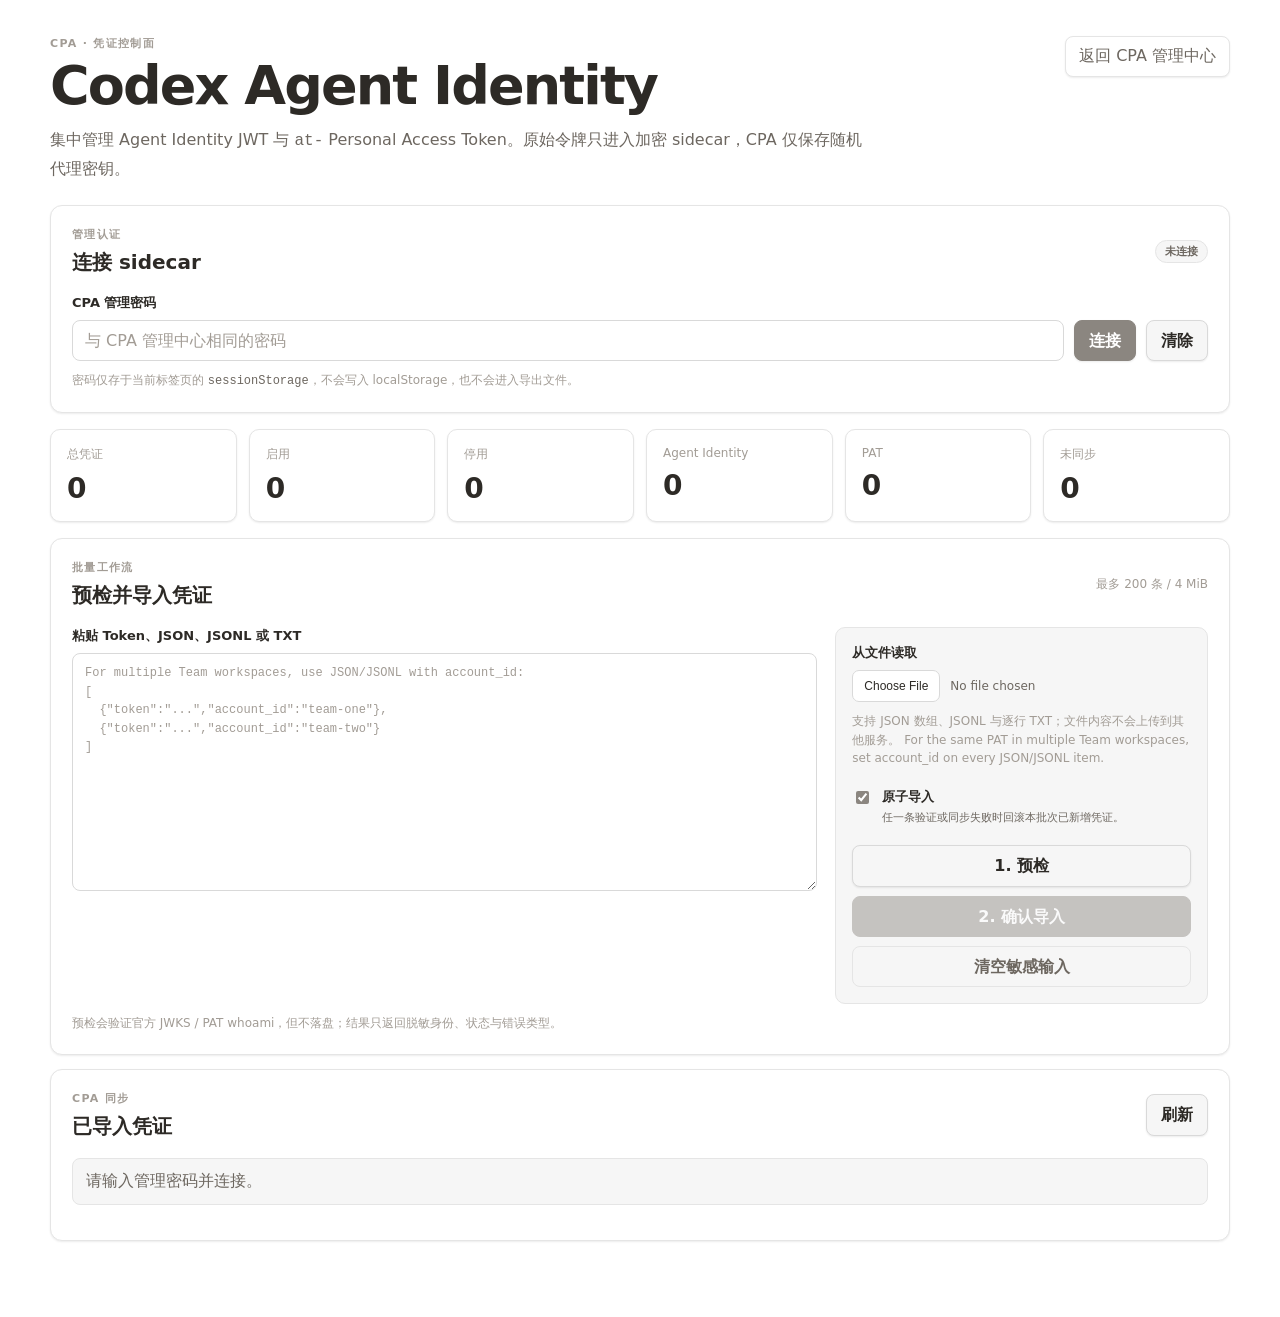
==== commit d746402c: "fix: make agent identity quota and team routing CPA-native" ====
--- a/internal/server/ui/index.html
+++ b/internal/server/ui/index.html
@@ -57,12 +57,12 @@
       <div class="import-layout">
         <div>
           <label for="batch-input">粘贴 Token、JSON、JSONL 或 TXT</label>
-          <textarea id="batch-input" rows="10" spellcheck="false" autocomplete="off" placeholder="每行一个 token，或粘贴 JSON 数组：&#10;[&#10;  {&quot;token&quot;:&quot;...&quot;,&quot;label&quot;:&quot;account-a&quot;},&#10;  {&quot;codex_access_token&quot;:&quot;...&quot;}&#10;]"></textarea>
+          <textarea id="batch-input" rows="10" spellcheck="false" autocomplete="off" placeholder="For multiple Team workspaces, use JSON/JSONL with account_id:&#10;[&#10;  {&quot;token&quot;:&quot;...&quot;,&quot;account_id&quot;:&quot;team-one&quot;},&#10;  {&quot;token&quot;:&quot;...&quot;,&quot;account_id&quot;:&quot;team-two&quot;}&#10;]"></textarea>
         </div>
         <div class="file-panel">
           <label for="batch-file">从文件读取</label>
           <input id="batch-file" type="file" accept=".txt,.json,.jsonl,text/plain,application/json">
-          <p id="file-meta" class="hint">支持 JSON 数组、JSONL 与逐行 TXT；文件内容不会上传到其他服务。</p>
+          <p id="file-meta" class="hint">支持 JSON 数组、JSONL 与逐行 TXT；文件内容不会上传到其他服务。 For the same PAT in multiple Team workspaces, set account_id on every JSON/JSONL item.</p>
           <label class="check-row" for="atomic-mode">
             <input id="atomic-mode" type="checkbox" checked>
             <span><strong>原子导入</strong><small>任一条验证或同步失败时回滚本批次已新增凭证。</small></span>
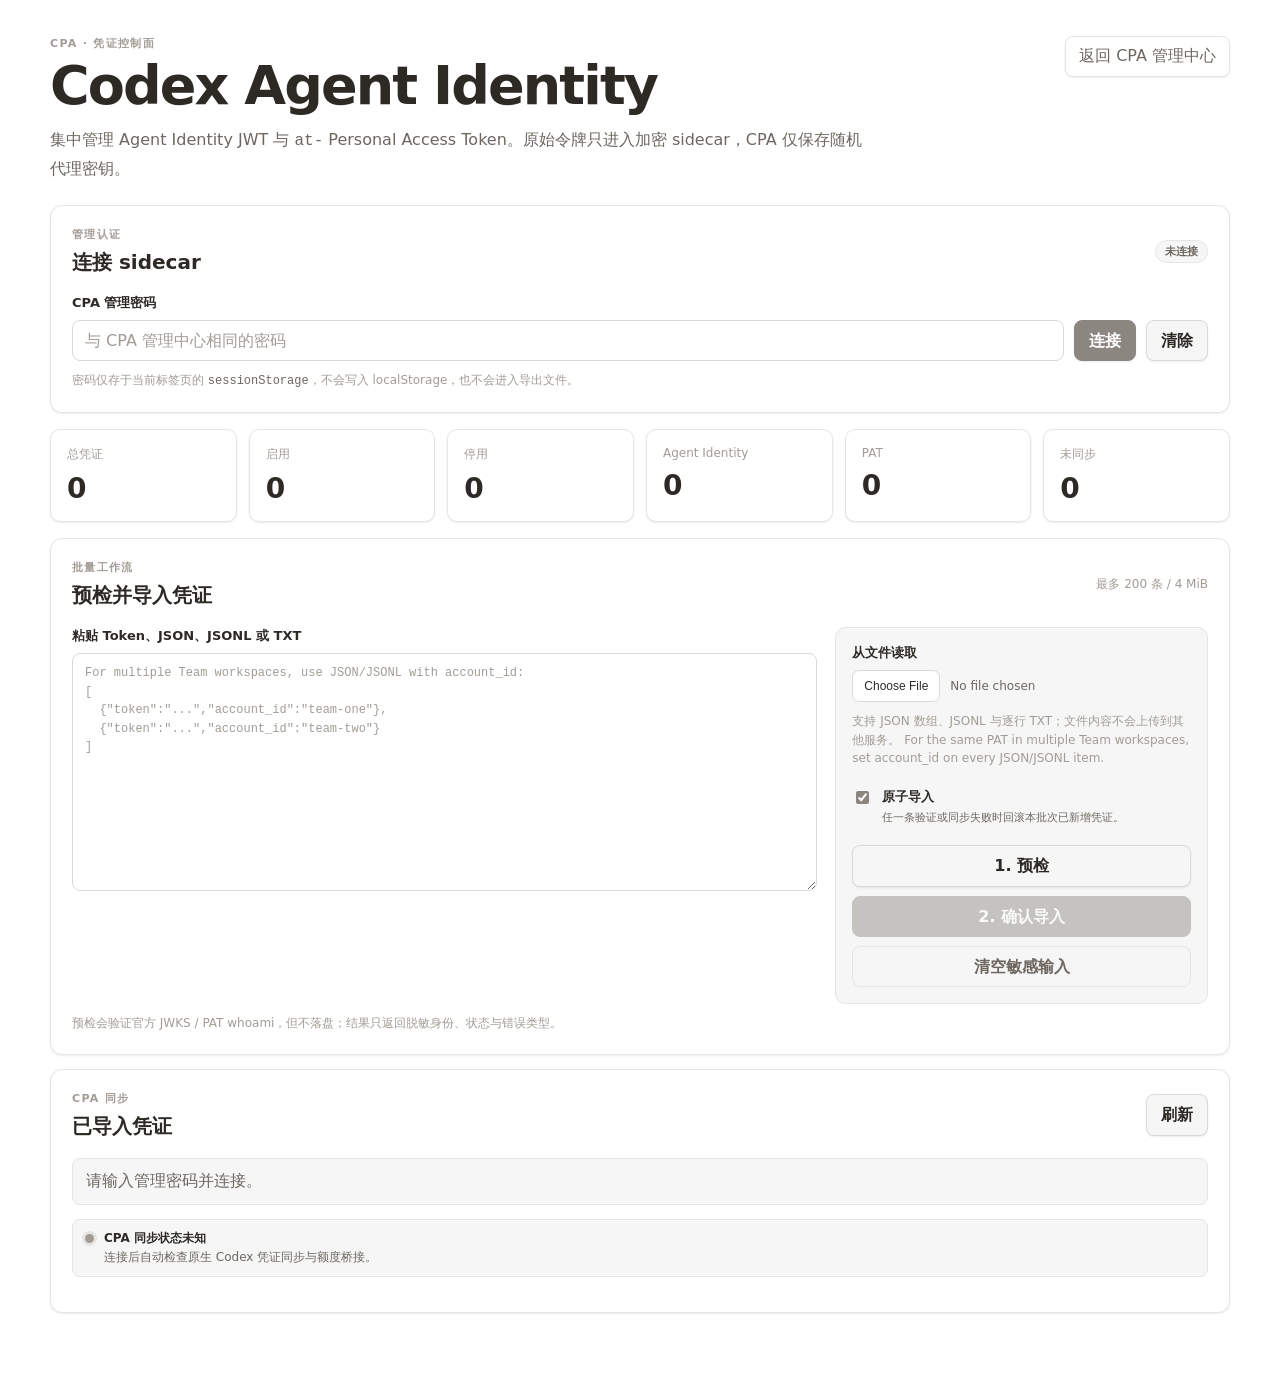
==== commit bf664df7: "fix: make agent identity native and restore CPAMC auth bridging" ====
--- a/internal/server/ui/index.html
+++ b/internal/server/ui/index.html
@@ -27,14 +27,17 @@
         </div>
         <span id="connection-pill" class="pill neutral">未连接</span>
       </div>
-      <label for="management-key">CPA 管理密码</label>
-      <form id="connection-form" class="row connection-row">
-        <input type="text" name="username" autocomplete="username" value="cpa-management" hidden>
-        <input id="management-key" type="password" autocomplete="current-password" placeholder="与 CPA 管理中心相同的密码">
-        <button id="connect" type="submit">连接</button>
-        <button id="forget" type="button" class="secondary">清除</button>
-      </form>
-      <p class="hint">密码仅存于当前标签页的 <code>sessionStorage</code>，不会写入 localStorage，也不会进入导出文件。</p>
+      <div id="manual-connection" class="manual-connection">
+        <label for="management-key">CPA 管理密码</label>
+        <form id="connection-form" class="row connection-row">
+          <input type="text" name="username" autocomplete="username" value="cpa-management" hidden>
+          <input id="management-key" type="password" autocomplete="current-password" placeholder="与 CPA 管理中心相同的密码">
+          <button id="connect" type="submit">连接</button>
+          <button id="forget" type="button" class="secondary">清除</button>
+        </form>
+        <p class="hint">密码仅存于当前标签页的 <code>sessionStorage</code>，不会写入 localStorage，也不会进入导出文件。</p>
+      </div>
+      <button id="manual-connect" type="button" class="secondary manual-connect" hidden>手动输入管理密码</button>
     </section>
 
     <section class="summary-grid" aria-label="凭证摘要">
@@ -106,6 +109,13 @@
         <button id="refresh" type="button" class="secondary">刷新</button>
       </div>
       <div id="status" class="status" role="status" aria-live="polite">请输入管理密码并连接。</div>
+      <div id="cpa-sync-status" class="integration-status neutral" role="status" aria-live="polite">
+        <span class="integration-indicator" aria-hidden="true"></span>
+        <div>
+          <strong id="cpa-sync-label">CPA 同步状态未知</strong>
+          <small id="cpa-sync-detail">连接后自动检查原生 Codex 凭证同步与额度桥接。</small>
+        </div>
+      </div>
       <div id="identities" class="identities"></div>
     </section>
   </main>
--- a/internal/server/ui/style.css
+++ b/internal/server/ui/style.css
@@ -444,6 +444,55 @@
   color: var(--failure-badge-text);
 }
 
+.manual-connect { margin-top: 10px; }
+
+html[data-embed="cpamc"] .manual-connection[hidden] { display: none; }
+html[data-embed="cpamc"] .manual-connect[hidden] { display: none; }
+
+.integration-status {
+  display: flex;
+  align-items: flex-start;
+  gap: 10px;
+  margin: 4px 0 14px;
+  padding: 10px 12px;
+  border: 1px solid var(--border-color);
+  border-radius: 8px;
+  background: var(--bg-tertiary);
+  color: var(--text-secondary);
+}
+
+.integration-status > div { display: grid; gap: 2px; min-width: 0; }
+.integration-status strong { color: var(--text-primary); font-size: 12px; }
+.integration-status small { color: inherit; font-size: 12px; line-height: 1.45; }
+.integration-indicator {
+  flex: 0 0 auto;
+  width: 9px;
+  height: 9px;
+  margin-top: 4px;
+  border-radius: 50%;
+  background: var(--text-tertiary);
+  box-shadow: 0 0 0 3px var(--border-color);
+}
+
+.integration-status.ok {
+  border-color: var(--success-badge-border);
+  background: var(--success-badge-bg);
+  color: var(--success-badge-text);
+}
+.integration-status.ok .integration-indicator { background: var(--success-color); box-shadow: 0 0 0 3px var(--success-badge-bg); }
+.integration-status.warn {
+  border-color: var(--warning-border);
+  background: var(--warning-bg);
+  color: var(--warning-text);
+}
+.integration-status.warn .integration-indicator { background: var(--amber-color); box-shadow: 0 0 0 3px var(--amber-10); }
+.integration-status.error {
+  border-color: var(--failure-badge-border);
+  background: var(--failure-badge-bg);
+  color: var(--failure-badge-text);
+}
+.integration-status.error .integration-indicator { background: var(--error-color); box-shadow: 0 0 0 3px var(--failure-badge-bg); }
+
 .identities { display: grid; gap: 11px; }
 
 .identity {
